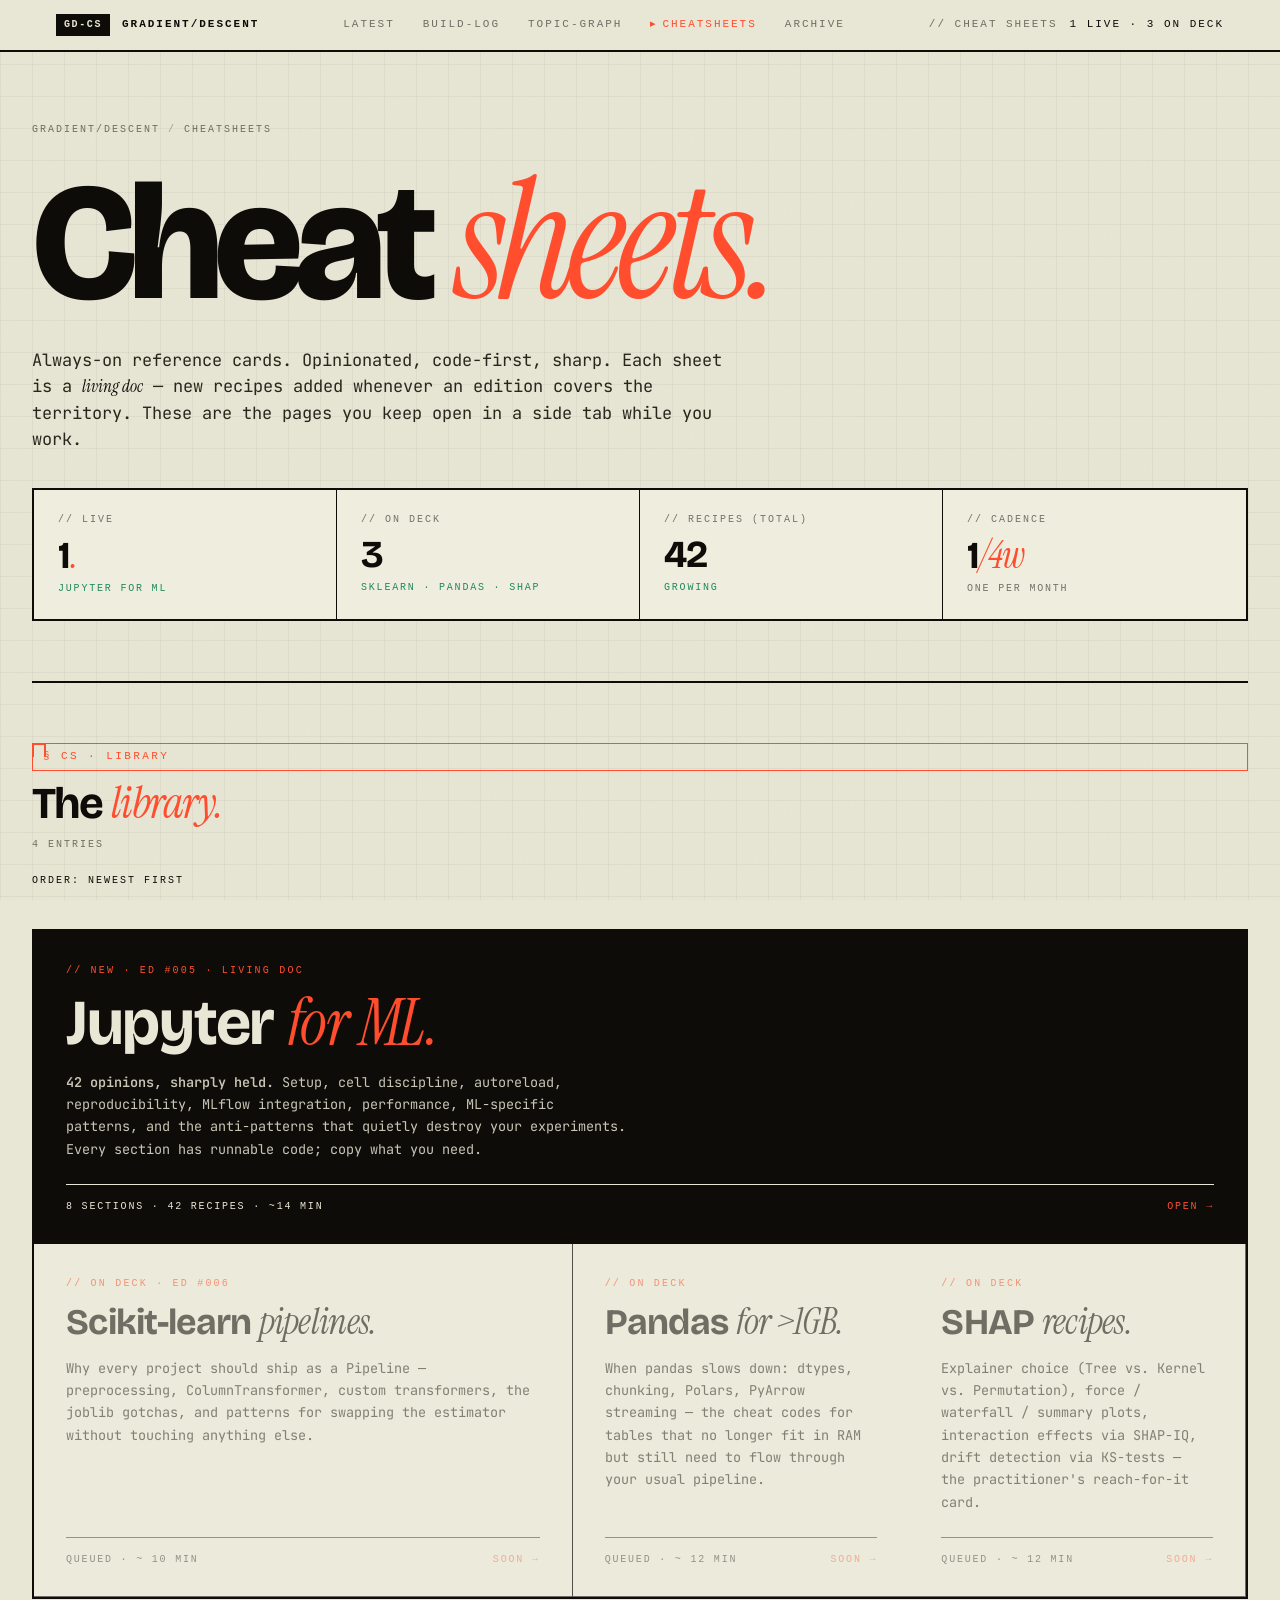
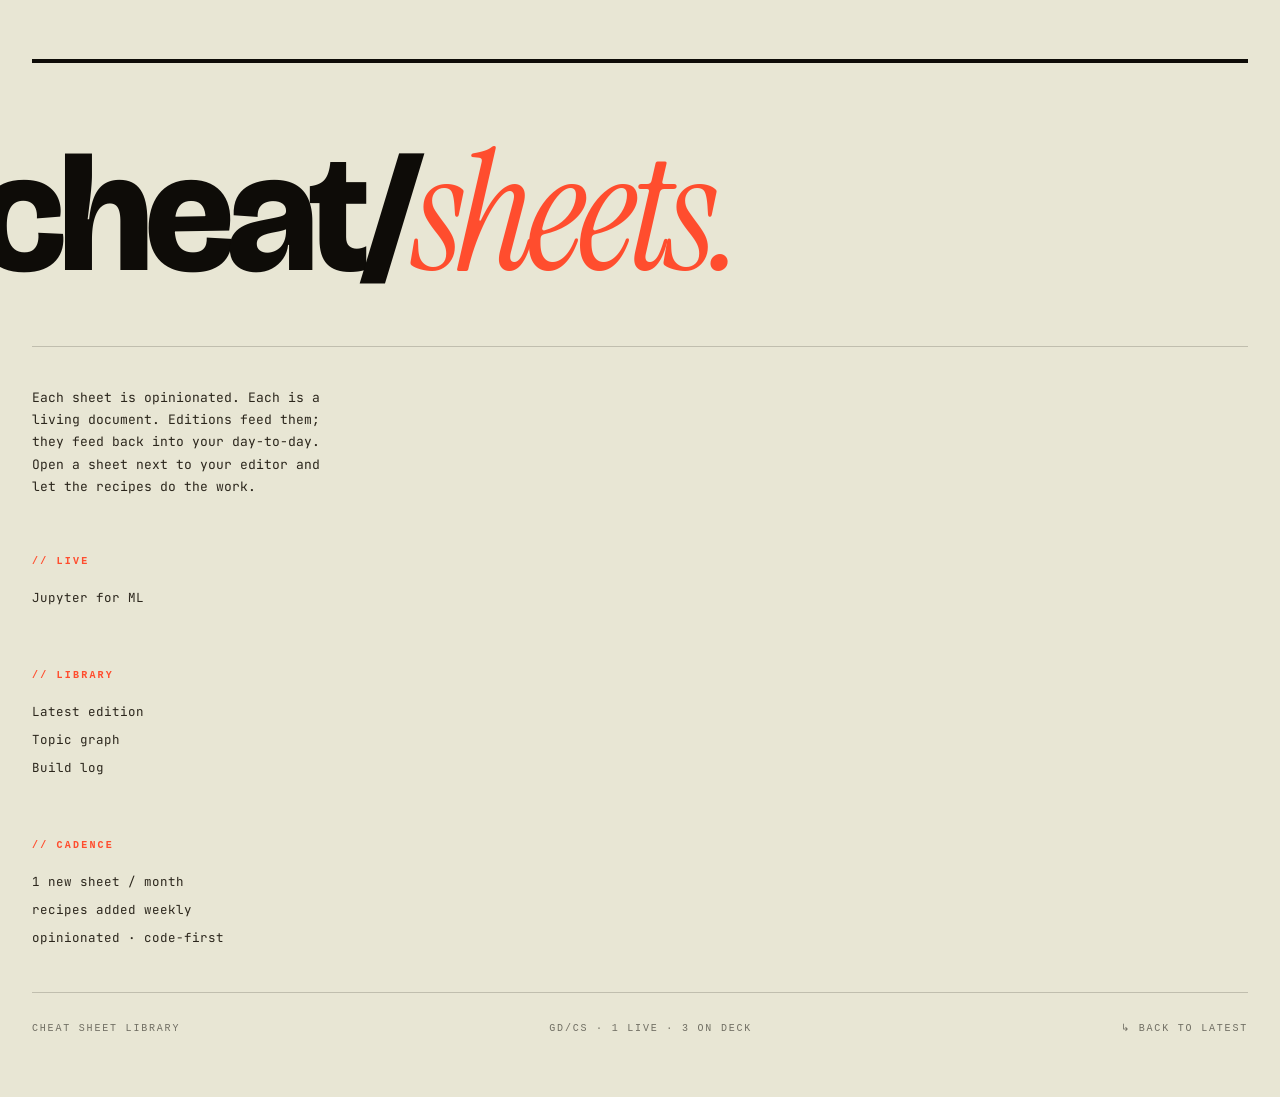
==== cheatsheets/index.html @ 81016380 "init: GRID knowledge site — Edition #005" ====
<!DOCTYPE html>
<html lang="en">
<head>
  <meta charset="UTF-8">
  <meta name="viewport" content="width=device-width, initial-scale=1.0">
  <title>Cheat Sheets — Gradient Descent</title>
  <link rel="preconnect" href="https://fonts.googleapis.com">
  <link rel="preconnect" href="https://fonts.gstatic.com" crossorigin>
  <link href="https://fonts.googleapis.com/css2?family=Bricolage+Grotesque:opsz,wght@12..96,400..800&family=JetBrains+Mono:wght@400;500;700&family=Departure+Mono&family=Instrument+Serif:ital@0;1&display=swap" rel="stylesheet">
  <link rel="stylesheet" href="../system.css">
  <style>
    .ix-hero { padding: 70px 0 60px; border-bottom: 2px solid var(--ink); }
    .ix-hero .crumbs { margin-bottom: 32px; }
    .ix-hero h1 {
      font-family: var(--display); font-weight: 800;
      font-size: clamp(96px, 13vw, 200px);
      line-height: 0.86; letter-spacing: -0.05em;
      margin-bottom: 32px;
    }
    .ix-hero h1 em { font-family: var(--serif); font-style: italic; font-weight: 300; color: var(--hot); }
    .ix-hero .deck {
      font-family: var(--mono); font-size: 17px; line-height: 1.55;
      color: var(--ink-2); max-width: 70ch; margin-bottom: 36px;
    }
    .ix-hero .deck em { font-family: var(--serif); font-style: italic; color: var(--ink); }

    .cs-card-grid {
      display: grid;
      grid-template-columns: 1.6fr 1fr 1fr;
      gap: 0;
      border: 2px solid var(--ink);
    }
    .cs-card-grid .row {
      display: contents;
    }
    .cs-card {
      padding: 32px 32px 28px;
      border-right: 1.5px solid var(--ink);
      border-bottom: 1.5px solid var(--ink);
      background: var(--paper-3);
      display: flex; flex-direction: column;
      transition: background 0.2s;
      color: inherit;
    }
    .cs-card:hover { background: var(--paper); }
    .cs-card:nth-child(3n) { border-right: 0; }
    .cs-card.featured { background: var(--ink); color: var(--paper); grid-column: span 3; border-right: 0; }
    .cs-card.featured:hover { background: #1a1610; }
    .cs-card.coming { opacity: 0.55; cursor: default; }
    .cs-card .ix {
      font-family: var(--depmono);
      font-size: 10px;
      letter-spacing: 0.22em;
      color: var(--hot);
      text-transform: uppercase;
      margin-bottom: 12px;
    }
    .cs-card h3 {
      font-family: var(--display);
      font-weight: 700;
      font-size: 36px;
      letter-spacing: -0.02em;
      line-height: 1;
      margin-bottom: 16px;
    }
    .cs-card.featured h3 { font-size: 64px; }
    .cs-card h3 em { font-family: var(--serif); font-style: italic; font-weight: 300; }
    .cs-card.featured h3 em { color: var(--hot); }
    .cs-card .blurb {
      font-family: var(--mono);
      font-size: 13.5px;
      line-height: 1.65;
      color: inherit;
      opacity: 0.85;
      margin-bottom: 24px;
      flex: 1;
      max-width: 70ch;
    }
    .cs-card .blurb strong { font-weight: 600; opacity: 1; }
    .cs-card .row {
      display: flex;
      justify-content: space-between;
      align-items: center;
      font-family: var(--depmono);
      font-size: 10px;
      letter-spacing: 0.18em;
      text-transform: uppercase;
      padding-top: 14px;
      border-top: 1px solid currentColor;
      opacity: 0.7;
    }
    .cs-card.featured .row { opacity: 1; }
    .cs-card .row .go { color: var(--hot); }
  </style>
</head>
<body>

  <nav class="top">
    <div class="nav-inner">
      <div class="nav-brand">
        <span class="hash">GD-CS</span>
        <a href="../index.html">GRADIENT/DESCENT</a>
      </div>
      <div class="nav-links">
        <a href="../index.html#latest">latest</a>
        <a href="../projects/index.html">build-log</a>
        <a href="../topics/index.html">topic-graph</a>
        <a href="index.html" class="active">cheatsheets</a>
        <a href="../index.html#archive">archive</a>
      </div>
      <div class="nav-meta">
        <span>// CHEAT SHEETS</span>
        <span style="color: var(--ink);">1 LIVE · 3 ON DECK</span>
      </div>
    </div>
  </nav>

  <main class="canvas">

    <section class="ix-hero">
      <div class="crumbs">
        <a href="../index.html">gradient/descent</a>
        <span class="sep">/</span>
        <span>cheatsheets</span>
      </div>

      <h1>Cheat <em>sheets.</em></h1>

      <p class="deck">Always-on reference cards. Opinionated, code-first, sharp. Each sheet is a <em>living doc</em> — new recipes added whenever an edition covers the territory. These are the pages you keep open in a side tab while you work.</p>

      <div class="kpi-row">
        <div class="kpi"><div class="lbl">// LIVE</div><div class="v">1<em>.</em></div><div class="delta">Jupyter for ML</div></div>
        <div class="kpi"><div class="lbl">// ON DECK</div><div class="v">3</div><div class="delta">sklearn · pandas · SHAP</div></div>
        <div class="kpi"><div class="lbl">// RECIPES (TOTAL)</div><div class="v">42</div><div class="delta">growing</div></div>
        <div class="kpi"><div class="lbl">// CADENCE</div><div class="v">1<em>/4w</em></div><div class="delta flat">one per month</div></div>
      </div>
    </section>

    <section class="panel">
      <span class="cmark"></span><span class="cmark tr"></span>
      <div class="panel-head">
        <span class="id">§ CS · LIBRARY</span>
        <h2>The <em>library.</em></h2>
        <span class="ts">4 ENTRIES</span>
        <span class="ref">ORDER: NEWEST FIRST</span>
      </div>

      <div class="cs-card-grid">

        <a class="cs-card featured" href="jupyter-ml.html">
          <div class="ix">// NEW · ED #005 · LIVING DOC</div>
          <h3>Jupyter <em>for ML.</em></h3>
          <p class="blurb"><strong>42 opinions, sharply held.</strong> Setup, cell discipline, autoreload, reproducibility, MLflow integration, performance, ML-specific patterns, and the anti-patterns that quietly destroy your experiments. Every section has runnable code; copy what you need.</p>
          <div class="row">
            <span>8 SECTIONS · 42 RECIPES · ~14 MIN</span>
            <span class="go">OPEN →</span>
          </div>
        </a>

        <div class="cs-card coming">
          <div class="ix">// ON DECK · ED #006</div>
          <h3>Scikit-learn <em>pipelines.</em></h3>
          <p class="blurb">Why every project should ship as a Pipeline — preprocessing, ColumnTransformer, custom transformers, the joblib gotchas, and patterns for swapping the estimator without touching anything else.</p>
          <div class="row"><span>QUEUED · ~ 10 MIN</span><span class="go">SOON →</span></div>
        </div>

        <div class="cs-card coming">
          <div class="ix">// ON DECK</div>
          <h3>Pandas <em>for &gt;1GB.</em></h3>
          <p class="blurb">When pandas slows down: dtypes, chunking, Polars, PyArrow streaming — the cheat codes for tables that no longer fit in RAM but still need to flow through your usual pipeline.</p>
          <div class="row"><span>QUEUED · ~ 12 MIN</span><span class="go">SOON →</span></div>
        </div>

        <div class="cs-card coming">
          <div class="ix">// ON DECK</div>
          <h3>SHAP <em>recipes.</em></h3>
          <p class="blurb">Explainer choice (Tree vs. Kernel vs. Permutation), force / waterfall / summary plots, interaction effects via SHAP-IQ, drift detection via KS-tests — the practitioner's reach-for-it card.</p>
          <div class="row"><span>QUEUED · ~ 12 MIN</span><span class="go">SOON →</span></div>
        </div>

      </div>
    </section>

    <footer class="foot">
      <div class="foot-marquee">cheat/<em>sheets.</em></div>
      <div class="foot-grid">
        <div class="foot-brand"><p>Each sheet is opinionated. Each is a living document. Editions feed them; they feed back into your day-to-day. Open a sheet next to your editor and let the recipes do the work.</p></div>
        <div class="foot-col"><h4>// Live</h4><ul><li><a href="jupyter-ml.html">Jupyter for ML</a></li></ul></div>
        <div class="foot-col"><h4>// Library</h4><ul><li><a href="../index.html">Latest edition</a></li><li><a href="../topics/index.html">Topic graph</a></li><li><a href="../projects/index.html">Build log</a></li></ul></div>
        <div class="foot-col"><h4>// Cadence</h4><ul><li>1 new sheet / month</li><li>recipes added weekly</li><li>opinionated · code-first</li></ul></div>
      </div>
      <div class="foot-bottom"><span>CHEAT SHEET LIBRARY</span><span>GD/CS · 1 LIVE · 3 ON DECK</span><a href="../index.html">↳ BACK TO LATEST</a></div>
    </footer>

  </main>
</body>
</html>
---- system.css ----
/* ────────────────────────────────────────────────────────────────────
   GRADIENT DESCENT — GRID SYSTEM
   Shared visual system for the weekly ML newsletter + adjacent pages.
   Every edition, topic page, project page, and cheatsheet links to this.
   ──────────────────────────────────────────────────────────────────── */

:root {
  --paper:        #e8e6d4;
  --paper-2:      #dedbc6;
  --paper-3:      #efedde;
  --ink:          #0e0c08;
  --ink-2:        #2b261c;
  --dim:          rgba(14,12,8,0.55);
  --dimmer:       rgba(14,12,8,0.30);
  --line:         rgba(14,12,8,0.18);
  --line-strong:  rgba(14,12,8,0.45);
  --hot:          #ff4d2e;
  --hot-deep:     #d63a1e;
  --blue:         #0050ff;
  --green:        #1f8a5b;
  --violet:       #6b4cd6;

  --display: 'Bricolage Grotesque', system-ui, sans-serif;
  --mono:    'JetBrains Mono', ui-monospace, monospace;
  --depmono: 'Departure Mono', ui-monospace, monospace;
  --serif:   'Instrument Serif', Georgia, serif;
}

* { margin: 0; padding: 0; box-sizing: border-box; }
html { scroll-behavior: smooth; }
body {
  background: var(--paper);
  color: var(--ink);
  font-family: var(--mono);
  font-size: 13px;
  line-height: 1.6;
  overflow-x: hidden;
  position: relative;
}
a { color: inherit; text-decoration: none; }
img { max-width: 100%; display: block; }

/* ── blueprint grid + paper noise (global) */
body::before {
  content: "";
  position: fixed;
  inset: 0;
  pointer-events: none;
  z-index: 0;
  background-image:
    linear-gradient(rgba(14,12,8,0.04) 1px, transparent 1px),
    linear-gradient(90deg, rgba(14,12,8,0.04) 1px, transparent 1px);
  background-size: 32px 32px;
}
body::after {
  content: "";
  position: fixed;
  inset: 0;
  pointer-events: none;
  z-index: 0;
  opacity: 0.35;
  mix-blend-mode: multiply;
  background-image: url("data:image/svg+xml,%3Csvg xmlns='http://www.w3.org/2000/svg' width='300' height='300'%3E%3Cfilter id='n'%3E%3CfeTurbulence type='fractalNoise' baseFrequency='0.85' numOctaves='2'/%3E%3CfeColorMatrix values='0 0 0 0 0.06 0 0 0 0 0.05 0 0 0 0 0.04 0 0 0 0.05 0'/%3E%3C/filter%3E%3Crect width='100%25' height='100%25' filter='url(%23n)'/%3E%3C/svg%3E");
}

main, header, nav, footer, section { position: relative; z-index: 1; }

/* ── outer canvas */
.canvas {
  max-width: 1680px;
  margin: 0 auto;
  padding: 0 56px;
  position: relative;
}

/* ── corner registration marks */
.cmark {
  position: absolute;
  width: 14px; height: 14px;
  pointer-events: none;
}
.cmark::before, .cmark::after {
  content: "";
  position: absolute;
  background: var(--hot);
}
.cmark::before { left: 0; top: 0; width: 100%; height: 2px; }
.cmark::after  { left: 0; top: 0; width: 2px; height: 100%; }
.cmark.tr::before { right: 0; left: auto; }
.cmark.tr::after  { right: 0; left: auto; }
.cmark.bl::before { bottom: 0; top: auto; }
.cmark.bl::after  { bottom: 0; top: auto; }
.cmark.br::before { right: 0; bottom: 0; top: auto; left: auto; }
.cmark.br::after  { right: 0; bottom: 0; top: auto; left: auto; }

/* ════════════════════ NAV ════════════════════ */
nav.top {
  border-bottom: 2px solid var(--ink);
  background: var(--paper);
  position: sticky;
  top: 0;
  z-index: 60;
}
.nav-inner {
  max-width: 1680px;
  margin: 0 auto;
  padding: 14px 56px;
  display: grid;
  grid-template-columns: auto 1fr auto;
  align-items: center;
  gap: 32px;
  font-family: var(--depmono);
  font-size: 11px;
  letter-spacing: 0.18em;
  text-transform: uppercase;
}
.nav-brand {
  display: flex; align-items: center; gap: 12px;
  font-weight: 700;
}
.nav-brand .hash {
  display: inline-block;
  padding: 3px 8px;
  background: var(--ink);
  color: var(--paper);
  font-size: 10px;
  letter-spacing: 0.16em;
}
.nav-brand a:hover { color: var(--hot); }
.nav-links {
  display: flex; justify-content: center; gap: 28px;
  color: var(--dim);
}
.nav-links a { transition: color 0.2s; position: relative; }
.nav-links a:hover, .nav-links a.active { color: var(--hot); }
.nav-links a.active::before {
  content: "▸"; margin-right: 4px; color: var(--hot);
}
.nav-meta {
  text-align: right;
  color: var(--dim);
  display: flex; align-items: center; gap: 12px;
  justify-content: flex-end;
}
.nav-meta .live {
  color: var(--hot);
  display: inline-flex; align-items: center; gap: 6px;
}
.nav-meta .live::before {
  content: "";
  width: 8px; height: 8px;
  background: var(--hot);
  animation: bpulse 1.4s linear infinite;
}
@keyframes bpulse { 0%,100% { opacity: 1; } 50% { opacity: 0.3; } }

/* ════════════════════ PAGE HEAD ════════════════════ */
.page-head {
  padding: 60px 0 0;
  border-bottom: 2px solid var(--ink);
}
.crumbs {
  display: flex; gap: 8px; align-items: center;
  font-family: var(--depmono);
  font-size: 10px;
  letter-spacing: 0.2em;
  text-transform: uppercase;
  color: var(--dim);
  margin-bottom: 28px;
}
.crumbs a:hover { color: var(--hot); }
.crumbs .sep { color: var(--dimmer); }

/* ════════════════════ META STRIP ════════════════════ */
.meta-row {
  display: grid;
  grid-template-columns: repeat(5, 1fr);
  gap: 24px;
  padding: 14px 56px;
  font-family: var(--depmono);
  font-size: 10.5px;
  letter-spacing: 0.18em;
  text-transform: uppercase;
  color: var(--dim);
  border-bottom: 1px solid var(--line);
  margin: 0 -56px;
}
.meta-row .cell strong {
  display: block;
  color: var(--ink);
  font-family: var(--mono);
  font-weight: 500;
  font-size: 13px;
  letter-spacing: 0.06em;
  margin-bottom: 4px;
  text-transform: none;
}
.meta-row .cell.hot strong { color: var(--hot); }
.meta-row .cell.blue strong { color: var(--blue); }

/* ════════════════════ PANEL ════════════════════ */
.panel {
  position: relative;
  padding: 60px 0;
  border-bottom: 2px solid var(--ink);
}
.panel-head {
  display: grid;
  grid-template-columns: auto 1fr auto auto;
  gap: 28px;
  align-items: end;
  margin-bottom: 32px;
}
.panel-head .id {
  font-family: var(--depmono);
  font-size: 11px;
  letter-spacing: 0.22em;
  text-transform: uppercase;
  color: var(--hot);
  padding: 4px 10px;
  border: 1px solid var(--hot);
}
.panel-head h2 {
  font-family: var(--display);
  font-weight: 700;
  font-size: 64px;
  letter-spacing: -0.035em;
  line-height: 0.95;
  text-wrap: balance;
}
.panel-head h2 em {
  font-family: var(--serif);
  font-style: italic;
  font-weight: 300;
  color: var(--hot);
}
.panel-head .ts,
.panel-head .ref {
  font-family: var(--depmono);
  font-size: 10px;
  letter-spacing: 0.2em;
  text-transform: uppercase;
  padding-bottom: 8px;
}
.panel-head .ts  { color: var(--dim); }
.panel-head .ref { color: var(--ink); }

/* ════════════════════ SECTION BLOCK ════════════════════ */
.secblock {
  position: relative;
  padding: 80px 0;
  border-bottom: 2px solid var(--ink);
}
.secblock:last-of-type { border-bottom: 0; }
.secblock-head {
  display: grid;
  grid-template-columns: 280px 1fr;
  gap: 56px;
  margin-bottom: 50px;
  padding-bottom: 18px;
  border-bottom: 1px solid var(--line);
  align-items: end;
}
.secblock-meta { padding-top: 8px; }
.secblock-meta .id {
  display: inline-block;
  font-family: var(--depmono);
  font-size: 11px;
  letter-spacing: 0.22em;
  text-transform: uppercase;
  padding: 4px 10px;
  background: var(--hot);
  color: var(--paper);
  margin-bottom: 14px;
}
.secblock-meta .id.blue { background: var(--blue); }
.secblock-meta .id.ink  { background: var(--ink); }
.secblock-meta .ref {
  font-family: var(--depmono);
  font-size: 10px;
  letter-spacing: 0.18em;
  text-transform: uppercase;
  color: var(--dim);
  margin-top: 8px;
}
.secblock h2 {
  font-family: var(--display);
  font-weight: 700;
  font-size: clamp(48px, 6.2vw, 96px);
  letter-spacing: -0.04em;
  line-height: 0.92;
  text-wrap: balance;
}
.secblock h2 em {
  font-family: var(--serif);
  font-style: italic;
  font-weight: 300;
  color: var(--hot);
}
.secblock-num-display {
  position: absolute;
  top: -40px; right: 0;
  font-family: var(--display);
  font-weight: 800;
  font-size: clamp(160px, 22vw, 360px);
  line-height: 1;
  letter-spacing: -0.05em;
  color: rgba(14,12,8,0.04);
  pointer-events: none;
  user-select: none;
  z-index: 0;
}

.secblock-topics {
  display: flex; gap: 8px; flex-wrap: wrap;
  margin-top: 16px;
}
.topic-chip {
  font-family: var(--depmono);
  font-size: 9.5px;
  letter-spacing: 0.18em;
  text-transform: uppercase;
  padding: 4px 9px;
  border: 1px solid var(--line-strong);
  color: var(--ink-2);
  cursor: pointer;
  transition: color 0.2s, border-color 0.2s, background 0.2s;
}
.topic-chip:hover, .topic-chip.on {
  color: var(--hot); border-color: var(--hot);
  background: rgba(255,77,46,0.06);
}

/* ════════════════════ BODY TEXT ════════════════════ */
.body p, .prose p {
  font-family: var(--mono);
  font-size: 14px;
  line-height: 1.75;
  color: var(--ink-2);
  margin-bottom: 18px;
  max-width: 64ch;
}
.body p strong, .prose p strong { color: var(--ink); font-weight: 700; }
.body p em, .prose p em {
  font-family: var(--serif);
  font-style: italic;
  color: var(--ink);
  font-size: 1.05em;
}
.prose h3 {
  font-family: var(--display);
  font-weight: 700;
  font-size: 28px;
  letter-spacing: -0.02em;
  line-height: 1.05;
  margin: 36px 0 14px;
  text-wrap: balance;
}
.prose h3 em {
  font-family: var(--serif);
  font-style: italic;
  font-weight: 300;
  color: var(--hot);
}
.prose h4 {
  font-family: var(--depmono);
  font-size: 11px;
  letter-spacing: 0.22em;
  text-transform: uppercase;
  color: var(--hot);
  margin: 24px 0 10px;
}
.prose ul {
  list-style: none;
  padding-left: 0;
  max-width: 60ch;
  margin-bottom: 22px;
}
.prose li {
  font-family: var(--mono);
  font-size: 13.5px;
  line-height: 1.7;
  color: var(--ink-2);
  padding-left: 22px;
  position: relative;
  margin-bottom: 6px;
}
.prose li::before {
  content: "▸";
  position: absolute; left: 0;
  color: var(--hot);
  font-size: 12px;
}
.prose li strong { color: var(--ink); }
code.inline {
  font-family: var(--mono);
  font-size: 0.94em;
  padding: 1px 6px;
  background: var(--ink);
  color: var(--paper);
  border-radius: 0;
  white-space: nowrap;
}
.body a, .prose a {
  text-decoration: underline;
  text-decoration-color: var(--line-strong);
  text-underline-offset: 3px;
  transition: text-decoration-color 0.2s, color 0.2s;
}
.body a:hover, .prose a:hover { color: var(--hot); text-decoration-color: var(--hot); }

/* ════════════════════ TWO-COL ════════════════════ */
.twocol {
  display: grid;
  grid-template-columns: 5fr 7fr;
  gap: 56px;
  align-items: start;
}
.twocol.even { grid-template-columns: 1fr 1fr; }
.twocol.reverse { grid-template-columns: 7fr 5fr; }

/* ════════════════════ CODE BLOCK ════════════════════ */
.code {
  background: var(--ink);
  color: var(--paper);
  border: 2px solid var(--ink);
  position: relative;
}
.code-head {
  display: flex;
  justify-content: space-between;
  align-items: center;
  padding: 10px 18px;
  background: var(--paper);
  color: var(--ink);
  border-bottom: 2px solid var(--ink);
}
.code-head .lang {
  font-family: var(--depmono);
  font-size: 10px;
  letter-spacing: 0.22em;
  text-transform: uppercase;
}
.code-head .id {
  font-family: var(--depmono);
  font-size: 10px;
  letter-spacing: 0.18em;
  color: var(--hot);
  text-transform: uppercase;
}
.code pre {
  padding: 20px 22px;
  font-family: var(--mono);
  font-size: 12.5px;
  line-height: 1.75;
  color: var(--paper);
  overflow-x: auto;
}
.code pre .k { color: #ffb88f; }
.code pre .s { color: #b8e0ff; }
.code pre .c { color: rgba(232,230,212,0.45); font-style: italic; }
.code pre .n { color: #f2c462; }
.code pre .f { color: #ffd699; }

/* ════════════════════ BUILD LOG TABLE ════════════════════ */
.buildlog {
  border: 2px solid var(--ink);
  background: var(--paper-3);
  position: relative;
}
.buildlog-head {
  display: grid;
  grid-template-columns: 60px 2.2fr 1.4fr 100px 1fr 1.2fr 110px;
  padding: 10px 20px;
  background: var(--ink);
  color: var(--paper);
  font-family: var(--depmono);
  font-size: 10px;
  letter-spacing: 0.2em;
  text-transform: uppercase;
}
.buildlog-row {
  display: grid;
  grid-template-columns: 60px 2.2fr 1.4fr 100px 1fr 1.2fr 110px;
  padding: 18px 20px;
  border-bottom: 1px solid var(--line);
  align-items: center;
  transition: background 0.2s;
  cursor: pointer;
  color: inherit;
}
.buildlog-row:last-child { border-bottom: 0; }
.buildlog-row:hover { background: var(--paper-2); }
.buildlog-row .idx {
  font-family: var(--depmono);
  font-size: 10px;
  letter-spacing: 0.18em;
  color: var(--dim);
}
.buildlog-row .name {
  font-family: var(--display);
  font-weight: 600;
  font-size: 22px;
  letter-spacing: -0.01em;
  line-height: 1.05;
}
.buildlog-row .name em {
  font-family: var(--serif);
  font-style: italic;
  font-weight: 300;
}
.buildlog-row .next-line {
  font-family: var(--mono);
  font-size: 12px;
  color: var(--ink-2);
  line-height: 1.4;
}
.buildlog-row .next-line b { color: var(--hot); font-weight: 500; }
.buildlog-row .status {
  font-family: var(--depmono);
  font-size: 10px;
  letter-spacing: 0.18em;
  text-transform: uppercase;
  padding: 3px 8px;
  border: 1px solid currentColor;
  justify-self: start;
}
.buildlog-row .status.training   { color: var(--blue); }
.buildlog-row .status.experiment { color: var(--hot); }
.buildlog-row .status.evaluating { color: var(--ink); background: var(--paper); }
.buildlog-row .status.shipped    { color: var(--green); }
.buildlog-row .barwrap {
  display: flex; align-items: center; gap: 10px;
  font-family: var(--depmono);
  font-size: 10px;
  letter-spacing: 0.16em;
  color: var(--dim);
}
.buildlog-row .barwrap .bar {
  flex: 1;
  height: 4px;
  background: var(--line);
  position: relative;
}
.buildlog-row .barwrap .bar i {
  position: absolute;
  left: 0; top: 0; bottom: 0;
  background: var(--hot);
}
.buildlog-row .metrics {
  font-family: var(--mono);
  font-size: 12px;
  color: var(--ink);
}
.buildlog-row .metrics span { color: var(--dim); }
.buildlog-row .touch {
  font-family: var(--depmono);
  font-size: 10px;
  letter-spacing: 0.16em;
  color: var(--dim);
  text-transform: uppercase;
  text-align: right;
}

/* ════════════════════ TOPIC GRID ════════════════════ */
.topic-grid {
  display: grid;
  grid-template-columns: repeat(6, 1fr);
  gap: 16px;
}
.topic-cell {
  position: relative;
  padding: 24px 20px 20px;
  border: 1.5px solid var(--ink);
  background: var(--paper-3);
  cursor: pointer;
  transition: transform 0.3s cubic-bezier(.2,.7,.2,1), background 0.2s, box-shadow 0.2s;
  color: inherit;
  display: flex;
  flex-direction: column;
}
.topic-cell:hover {
  transform: translate(-2px, -2px);
  background: var(--paper);
  box-shadow: 4px 4px 0 var(--ink);
}
.topic-cell.current {
  background: var(--ink);
  color: var(--paper);
}
.topic-cell.current h3 { color: var(--hot); }
.topic-cell .num {
  font-family: var(--depmono);
  font-size: 10px;
  letter-spacing: 0.18em;
  text-transform: uppercase;
  color: var(--hot);
  margin-bottom: 8px;
}
.topic-cell h3 {
  font-family: var(--display);
  font-weight: 600;
  font-size: 26px;
  letter-spacing: -0.015em;
  line-height: 1;
  margin-bottom: 16px;
}
.topic-cell .meta {
  display: flex; justify-content: space-between;
  font-family: var(--depmono);
  font-size: 9.5px;
  letter-spacing: 0.16em;
  color: currentColor;
  opacity: 0.6;
  text-transform: uppercase;
  padding-top: 12px;
  border-top: 1px solid currentColor;
  margin-top: auto;
}
.topic-cell.current .meta { opacity: 0.7; }

/* ════════════════════ ARCHIVE STRIP ════════════════════ */
.arch-strip {
  display: grid;
  grid-template-columns: repeat(5, 1fr);
  gap: 0;
  border: 2px solid var(--ink);
}
.arch {
  padding: 24px 22px 20px;
  border-right: 1.5px solid var(--ink);
  background: var(--paper-3);
  cursor: pointer;
  transition: background 0.2s;
  color: inherit;
  display: block;
}
.arch:last-child { border-right: 0; }
.arch:hover { background: var(--paper); }
.arch.current { background: var(--ink); color: var(--paper); }
.arch .num {
  font-family: var(--display);
  font-weight: 800;
  font-size: 54px;
  letter-spacing: -0.04em;
  line-height: 0.9;
  color: var(--ink);
}
.arch.current .num { color: var(--hot); }
.arch .date {
  font-family: var(--depmono);
  font-size: 9.5px;
  letter-spacing: 0.18em;
  color: var(--dim);
  text-transform: uppercase;
  margin: 8px 0 6px;
}
.arch.current .date { color: rgba(232,230,212,0.55); }
.arch .title {
  font-family: var(--display);
  font-weight: 600;
  font-size: 18px;
  letter-spacing: -0.005em;
  line-height: 1.1;
  margin-bottom: 12px;
}
.arch.current .title em { font-family: var(--serif); font-style: italic; color: var(--hot); }
.arch .topics { display: flex; gap: 4px; flex-wrap: wrap; }
.arch .topics span {
  font-family: var(--depmono);
  font-size: 9px;
  letter-spacing: 0.14em;
  padding: 2px 6px;
  border: 1px solid currentColor;
  color: var(--dim);
  text-transform: uppercase;
}
.arch.current .topics span { color: rgba(232,230,212,0.7); }

/* ════════════════════ FOOTER ════════════════════ */
footer.foot {
  padding: 80px 0 60px;
  border-top: 2px solid var(--ink);
}
.foot-marquee {
  font-family: var(--display);
  font-weight: 800;
  font-size: clamp(80px, 13vw, 200px);
  letter-spacing: -0.045em;
  line-height: 0.85;
  margin: 0 -120px 60px -56px;
  color: var(--ink);
  white-space: nowrap;
}
.foot-marquee em {
  font-family: var(--serif);
  font-style: italic;
  font-weight: 300;
  color: var(--hot);
}
.foot-grid {
  display: grid;
  grid-template-columns: 2fr 1fr 1fr 1fr;
  gap: 56px;
  padding-top: 40px;
  border-top: 1px solid var(--line);
}
.foot-col h4 {
  font-family: var(--depmono);
  font-size: 10px;
  letter-spacing: 0.22em;
  text-transform: uppercase;
  color: var(--hot);
  margin-bottom: 14px;
}
.foot-col ul { list-style: none; }
.foot-col li {
  font-family: var(--mono);
  font-size: 12.5px;
  color: var(--ink-2);
  padding: 4px 0;
  cursor: pointer;
  transition: color 0.2s;
}
.foot-col li a:hover, .foot-col li:hover { color: var(--hot); }
.foot-brand p {
  font-family: var(--mono);
  font-size: 13px;
  line-height: 1.7;
  color: var(--ink-2);
  max-width: 38ch;
}
.foot-bottom {
  display: flex; justify-content: space-between;
  padding-top: 28px;
  margin-top: 40px;
  border-top: 1px solid var(--line);
  font-family: var(--depmono);
  font-size: 10px;
  letter-spacing: 0.18em;
  text-transform: uppercase;
  color: var(--dim);
}
.foot-bottom a:hover { color: var(--hot); }

/* ════════════════════ AGENT META STRIP ════════════════════ */
.agent-meta-strip {
  display: inline-flex;
  align-items: center;
  gap: 0;
  margin-bottom: 28px;
  border: 1px solid var(--ink);
}
.agent-meta-strip span {
  padding: 6px 12px;
  font-family: var(--depmono);
  font-size: 10px;
  letter-spacing: 0.22em;
  text-transform: uppercase;
  border-right: 1px solid var(--ink);
}
.agent-meta-strip span:last-child { border-right: 0; }
.agent-meta-strip span.hot { background: var(--hot); color: var(--paper); }
.agent-meta-strip span.ink { background: var(--ink); color: var(--paper); }
.agent-meta-strip span.blue { background: var(--blue); color: var(--paper); }

/* ════════════════════ CALLOUTS ════════════════════ */
.next-up {
  margin-top: 32px;
  border: 2px dashed var(--ink);
  padding: 20px 24px;
  font-family: var(--mono);
  font-size: 13px;
  color: var(--ink-2);
  line-height: 1.6;
}
.next-up .lbl {
  display: block;
  font-family: var(--depmono);
  font-size: 10px;
  letter-spacing: 0.22em;
  text-transform: uppercase;
  color: var(--hot);
  margin-bottom: 8px;
}

.callout {
  padding: 18px 22px;
  border-left: 4px solid var(--hot);
  background: rgba(255,77,46,0.06);
  font-family: var(--mono);
  font-size: 13px;
  line-height: 1.65;
  color: var(--ink-2);
  margin: 20px 0;
}
.callout strong { color: var(--ink); }
.callout .lbl {
  display: block;
  font-family: var(--depmono);
  font-size: 10px;
  letter-spacing: 0.22em;
  text-transform: uppercase;
  color: var(--hot);
  margin-bottom: 6px;
}
.callout.blue { border-left-color: var(--blue); background: rgba(0,80,255,0.05); }
.callout.blue .lbl { color: var(--blue); }
.callout.ink {
  background: var(--ink);
  color: rgba(232,230,212,0.88);
  border-left-color: var(--hot);
}
.callout.ink strong { color: var(--paper); }
.callout.ink .lbl { color: var(--hot); }
.callout.ink code.inline {
  background: var(--paper);
  color: var(--ink);
}

/* ════════════════════ TAG / PILL ════════════════════ */
.dm-tag {
  display: inline-block;
  font-family: var(--depmono);
  font-size: 9.5px;
  letter-spacing: 0.18em;
  text-transform: uppercase;
  padding: 3px 8px;
  border: 1px solid var(--line-strong);
  color: var(--ink-2);
}
.dm-tag.hot { color: var(--hot); border-color: var(--hot); background: rgba(255,77,46,0.06); }
.dm-tag.blue { color: var(--blue); border-color: var(--blue); background: rgba(0,80,255,0.04); }
.dm-tag.ink { background: var(--ink); color: var(--paper); border-color: var(--ink); }
.dm-tag.solid-hot { background: var(--hot); color: var(--paper); border-color: var(--hot); }

/* ════════════════════ KPI ROW ════════════════════ */
.kpi-row {
  display: grid;
  grid-template-columns: repeat(auto-fit, minmax(180px, 1fr));
  gap: 0;
  border: 2px solid var(--ink);
  background: var(--paper-3);
}
.kpi {
  padding: 22px 24px;
  border-right: 1.5px solid var(--ink);
}
.kpi:last-child { border-right: 0; }
.kpi .lbl {
  font-family: var(--depmono);
  font-size: 10px;
  letter-spacing: 0.2em;
  text-transform: uppercase;
  color: var(--dim);
  margin-bottom: 8px;
}
.kpi .v {
  font-family: var(--display);
  font-weight: 700;
  font-size: 38px;
  letter-spacing: -0.025em;
  line-height: 1;
  color: var(--ink);
}
.kpi .v em {
  font-family: var(--serif);
  font-style: italic;
  font-weight: 300;
  color: var(--hot);
}
.kpi .delta {
  font-family: var(--depmono);
  font-size: 10px;
  letter-spacing: 0.18em;
  text-transform: uppercase;
  color: var(--green);
  margin-top: 6px;
}
.kpi .delta.down { color: var(--hot); }
.kpi .delta.flat { color: var(--dim); }

/* ════════════════════ REVEAL ════════════════════ */
.reveal {
  opacity: 0;
  transform: translateY(20px);
  transition: opacity 0.7s ease, transform 0.7s cubic-bezier(.2,.7,.2,1);
}
.reveal.in { opacity: 1; transform: translateY(0); }

/* ════════════════════ RESPONSIVE ════════════════════ */
@media (max-width: 1280px) {
  .canvas { padding: 0 32px; }
  .topic-grid { grid-template-columns: repeat(3, 1fr); }
  .twocol, .twocol.even, .twocol.reverse { grid-template-columns: 1fr; }
  .secblock-head { grid-template-columns: 1fr; gap: 20px; }
  .buildlog-head, .buildlog-row { grid-template-columns: 60px 1fr 1fr; font-size: 10px; }
  .buildlog-row .status, .buildlog-row .next-line, .buildlog-row .barwrap, .buildlog-row .touch { display: none; }
  .buildlog-head > *:nth-child(n+4) { display: none; }
  .meta-row { grid-template-columns: repeat(2, 1fr); }
  .arch-strip { grid-template-columns: 1fr 1fr; }
  .foot-grid { grid-template-columns: 1fr; }
  .panel-head { grid-template-columns: 1fr; gap: 12px; }
  .panel-head h2 { font-size: 44px; }
}
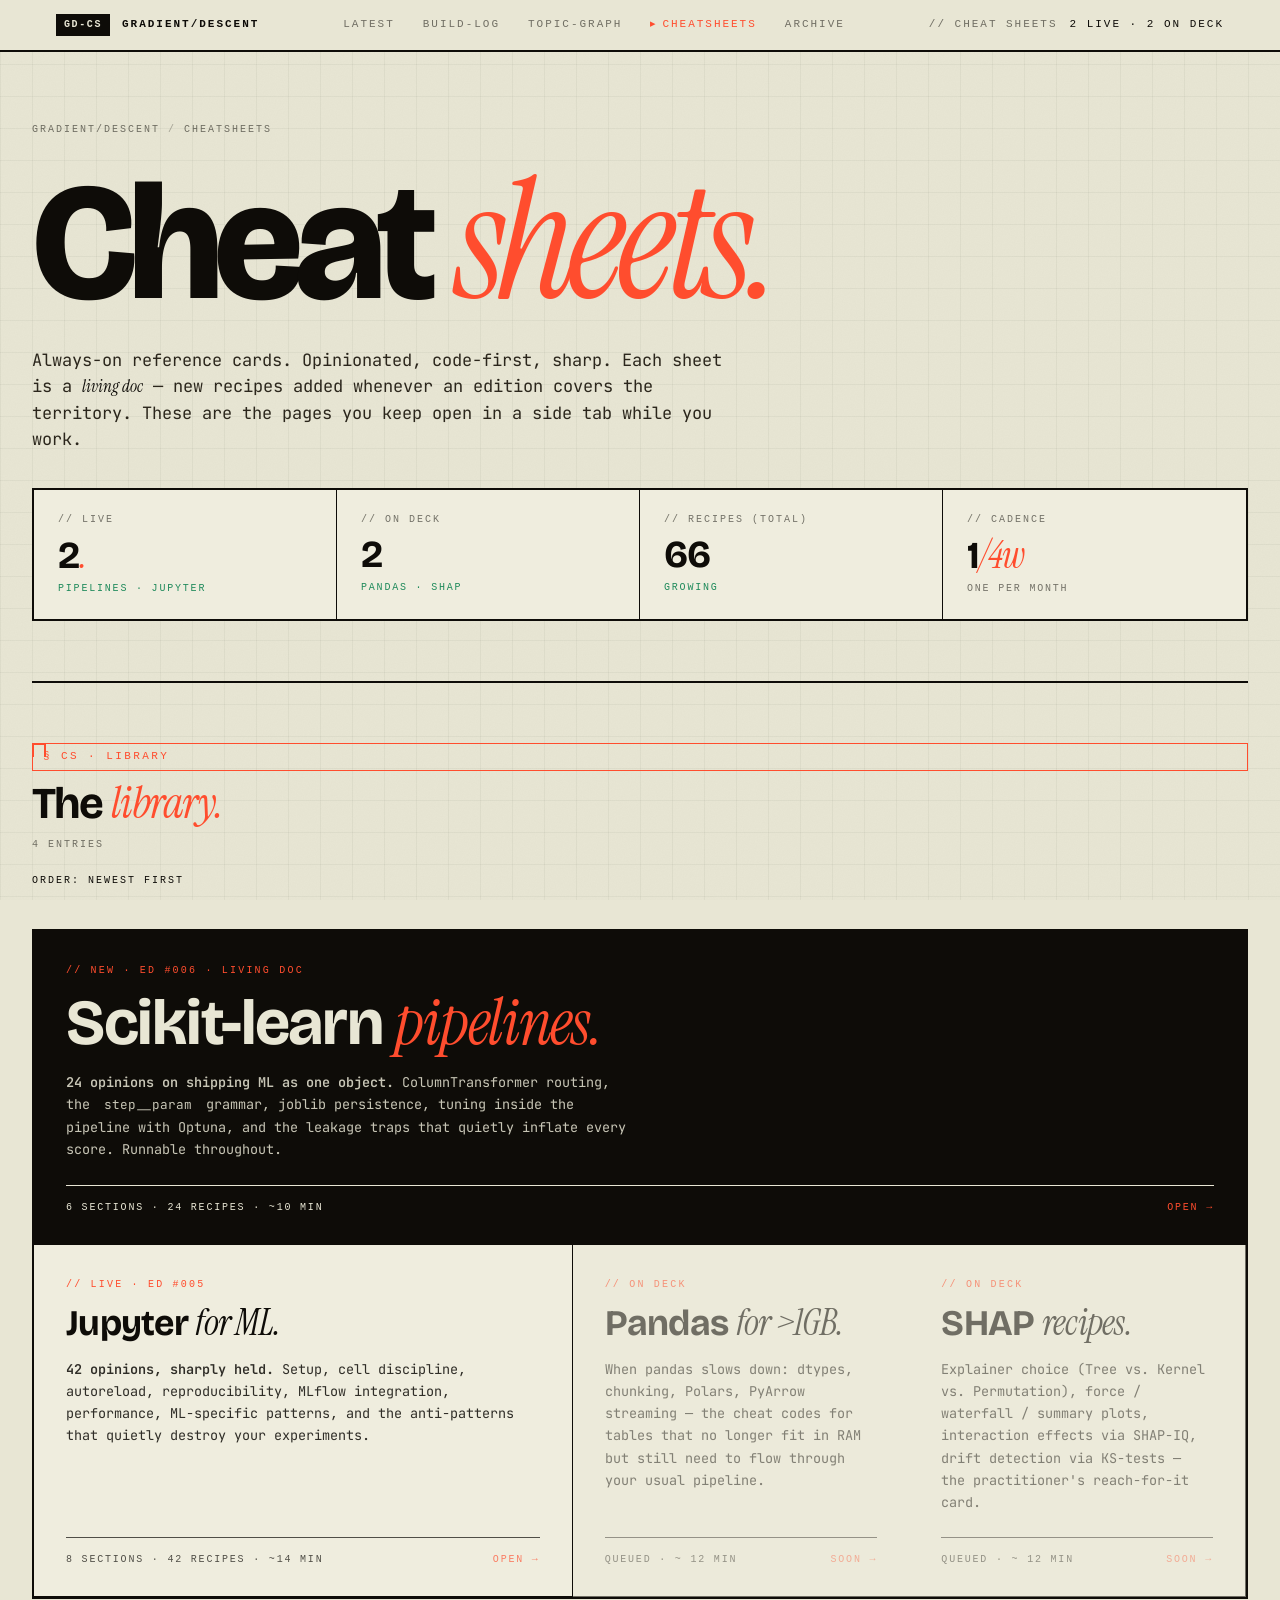
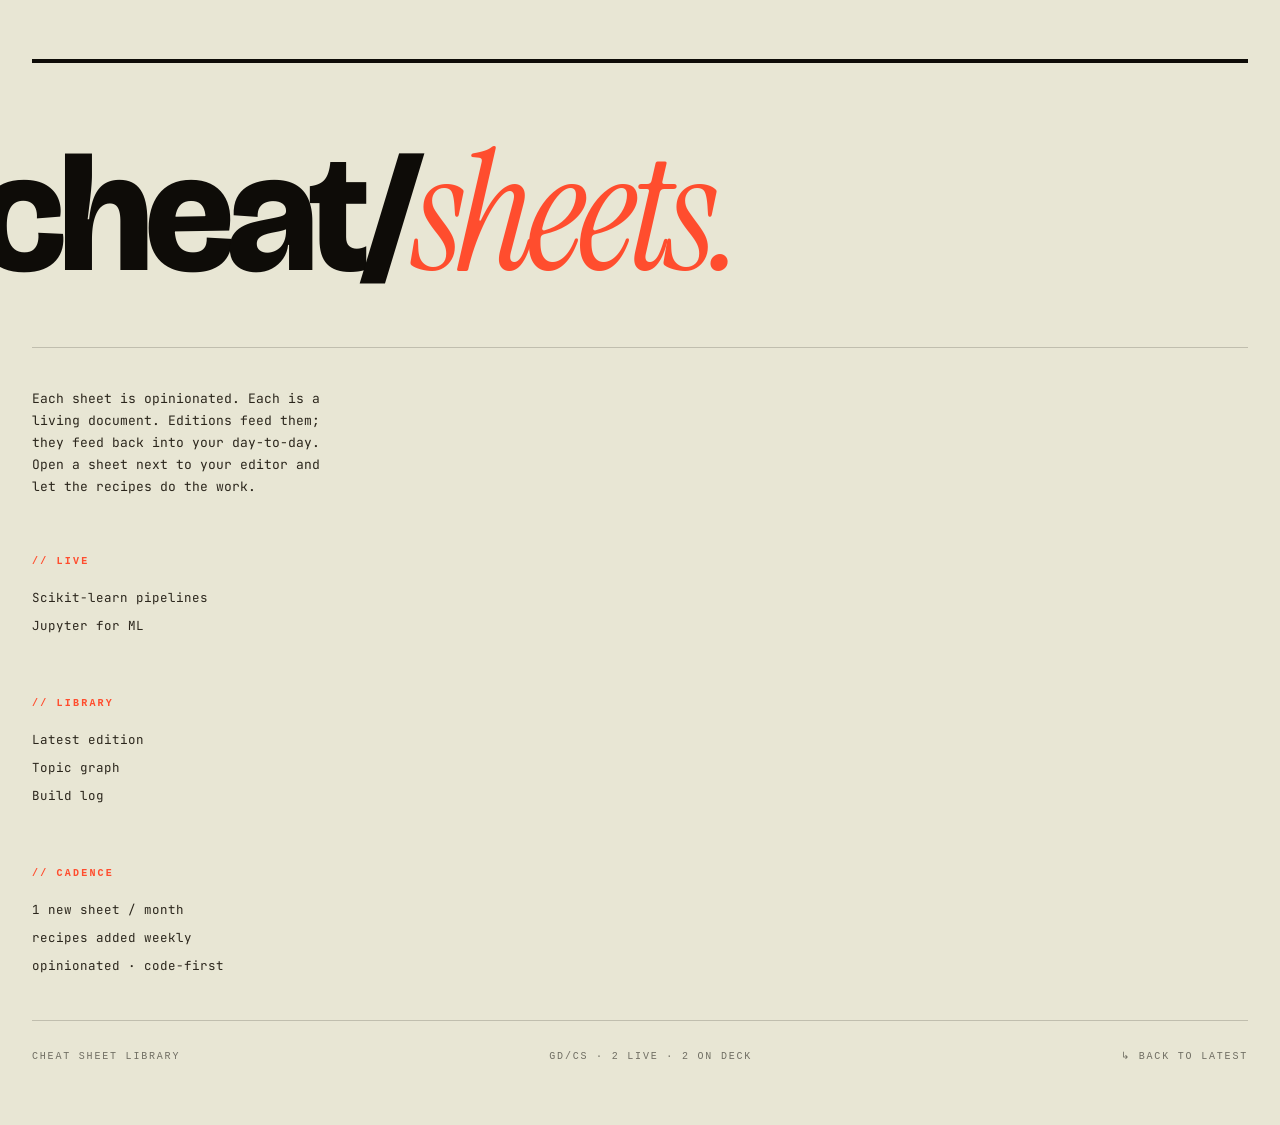
==== commit 4a8c44eb: "Edition #006 — COMPOSITE Pipelines + ColumnTransformer spine, Optuna icebreaker, prompt-chaining age" ====
--- a/cheatsheets/index.html
+++ b/cheatsheets/index.html
@@ -91,6 +91,20 @@
     }
     .cs-card.featured .row { opacity: 1; }
     .cs-card .row .go { color: var(--hot); }
+  
+    @media (max-width: 720px) {
+      .ix-hero { padding: 36px 0 40px; }
+      .ix-hero h1 { font-size: clamp(56px, 17vw, 88px); margin-bottom: 22px; line-height: 0.88; }
+      .ix-hero .deck { font-size: 14px; margin-bottom: 26px; }
+
+      .cs-card-grid { grid-template-columns: 1fr; }
+      .cs-card { border-right: 0; border-bottom: 1.5px solid var(--ink); padding: 22px 20px; }
+      .cs-card:last-child { border-bottom: 0; }
+      .cs-card.featured { grid-column: auto; }
+      .cs-card h3 { font-size: 28px; }
+      .cs-card.featured h3 { font-size: 40px; }
+      .cs-card .blurb { font-size: 12.5px; margin-bottom: 14px; }
+    }
   </style>
 </head>
 <body>
@@ -110,7 +124,7 @@
       </div>
       <div class="nav-meta">
         <span>// CHEAT SHEETS</span>
-        <span style="color: var(--ink);">1 LIVE · 3 ON DECK</span>
+        <span style="color: var(--ink);">2 LIVE · 2 ON DECK</span>
       </div>
     </div>
   </nav>
@@ -129,9 +143,9 @@
       <p class="deck">Always-on reference cards. Opinionated, code-first, sharp. Each sheet is a <em>living doc</em> — new recipes added whenever an edition covers the territory. These are the pages you keep open in a side tab while you work.</p>
 
       <div class="kpi-row">
-        <div class="kpi"><div class="lbl">// LIVE</div><div class="v">1<em>.</em></div><div class="delta">Jupyter for ML</div></div>
-        <div class="kpi"><div class="lbl">// ON DECK</div><div class="v">3</div><div class="delta">sklearn · pandas · SHAP</div></div>
-        <div class="kpi"><div class="lbl">// RECIPES (TOTAL)</div><div class="v">42</div><div class="delta">growing</div></div>
+        <div class="kpi"><div class="lbl">// LIVE</div><div class="v">2<em>.</em></div><div class="delta">pipelines · jupyter</div></div>
+        <div class="kpi"><div class="lbl">// ON DECK</div><div class="v">2</div><div class="delta">pandas · SHAP</div></div>
+        <div class="kpi"><div class="lbl">// RECIPES (TOTAL)</div><div class="v">66</div><div class="delta">growing</div></div>
         <div class="kpi"><div class="lbl">// CADENCE</div><div class="v">1<em>/4w</em></div><div class="delta flat">one per month</div></div>
       </div>
     </section>
@@ -147,22 +161,22 @@
 
       <div class="cs-card-grid">
 
-        <a class="cs-card featured" href="jupyter-ml.html">
-          <div class="ix">// NEW · ED #005 · LIVING DOC</div>
-          <h3>Jupyter <em>for ML.</em></h3>
-          <p class="blurb"><strong>42 opinions, sharply held.</strong> Setup, cell discipline, autoreload, reproducibility, MLflow integration, performance, ML-specific patterns, and the anti-patterns that quietly destroy your experiments. Every section has runnable code; copy what you need.</p>
+        <a class="cs-card featured" href="sklearn-pipelines.html">
+          <div class="ix">// NEW · ED #006 · LIVING DOC</div>
+          <h3>Scikit-learn <em>pipelines.</em></h3>
+          <p class="blurb"><strong>24 opinions on shipping ML as one object.</strong> ColumnTransformer routing, the <code class="inline">step__param</code> grammar, joblib persistence, tuning inside the pipeline with Optuna, and the leakage traps that quietly inflate every score. Runnable throughout.</p>
           <div class="row">
-            <span>8 SECTIONS · 42 RECIPES · ~14 MIN</span>
+            <span>6 SECTIONS · 24 RECIPES · ~10 MIN</span>
             <span class="go">OPEN →</span>
           </div>
         </a>
 
-        <div class="cs-card coming">
-          <div class="ix">// ON DECK · ED #006</div>
-          <h3>Scikit-learn <em>pipelines.</em></h3>
-          <p class="blurb">Why every project should ship as a Pipeline — preprocessing, ColumnTransformer, custom transformers, the joblib gotchas, and patterns for swapping the estimator without touching anything else.</p>
-          <div class="row"><span>QUEUED · ~ 10 MIN</span><span class="go">SOON →</span></div>
-        </div>
+        <a class="cs-card" href="jupyter-ml.html">
+          <div class="ix">// LIVE · ED #005</div>
+          <h3>Jupyter <em>for ML.</em></h3>
+          <p class="blurb"><strong>42 opinions, sharply held.</strong> Setup, cell discipline, autoreload, reproducibility, MLflow integration, performance, ML-specific patterns, and the anti-patterns that quietly destroy your experiments.</p>
+          <div class="row"><span>8 SECTIONS · 42 RECIPES · ~14 MIN</span><span class="go">OPEN →</span></div>
+        </a>
 
         <div class="cs-card coming">
           <div class="ix">// ON DECK</div>
@@ -185,11 +199,11 @@
       <div class="foot-marquee">cheat/<em>sheets.</em></div>
       <div class="foot-grid">
         <div class="foot-brand"><p>Each sheet is opinionated. Each is a living document. Editions feed them; they feed back into your day-to-day. Open a sheet next to your editor and let the recipes do the work.</p></div>
-        <div class="foot-col"><h4>// Live</h4><ul><li><a href="jupyter-ml.html">Jupyter for ML</a></li></ul></div>
+        <div class="foot-col"><h4>// Live</h4><ul><li><a href="sklearn-pipelines.html">Scikit-learn pipelines</a></li><li><a href="jupyter-ml.html">Jupyter for ML</a></li></ul></div>
         <div class="foot-col"><h4>// Library</h4><ul><li><a href="../index.html">Latest edition</a></li><li><a href="../topics/index.html">Topic graph</a></li><li><a href="../projects/index.html">Build log</a></li></ul></div>
         <div class="foot-col"><h4>// Cadence</h4><ul><li>1 new sheet / month</li><li>recipes added weekly</li><li>opinionated · code-first</li></ul></div>
       </div>
-      <div class="foot-bottom"><span>CHEAT SHEET LIBRARY</span><span>GD/CS · 1 LIVE · 3 ON DECK</span><a href="../index.html">↳ BACK TO LATEST</a></div>
+      <div class="foot-bottom"><span>CHEAT SHEET LIBRARY</span><span>GD/CS · 2 LIVE · 2 ON DECK</span><a href="../index.html">↳ BACK TO LATEST</a></div>
     </footer>
 
   </main>
--- a/system.css
+++ b/system.css
@@ -903,3 +903,168 @@
   .panel-head { grid-template-columns: 1fr; gap: 12px; }
   .panel-head h2 { font-size: 44px; }
 }
+
+/* ── MOBILE — phones, narrow tablets in portrait */
+@media (max-width: 720px) {
+  body { font-size: 12.5px; }
+  body::before { background-size: 24px 24px; }
+  .canvas { padding: 0 16px; }
+
+  /* ── NAV: stack brand/meta and horizontally scroll the section links */
+  nav.top { border-bottom-width: 1.5px; }
+  .nav-inner {
+    grid-template-columns: 1fr;
+    gap: 10px;
+    padding: 12px 16px;
+  }
+  .nav-brand { font-size: 10.5px; gap: 10px; }
+  .nav-brand .hash { font-size: 9px; padding: 2px 7px; }
+  .nav-links {
+    justify-content: flex-start;
+    gap: 20px;
+    overflow-x: auto;
+    -webkit-overflow-scrolling: touch;
+    scrollbar-width: none;
+    padding-bottom: 2px;
+    font-size: 10px;
+  }
+  .nav-links::-webkit-scrollbar { display: none; }
+  .nav-links a { white-space: nowrap; }
+  .nav-meta {
+    justify-content: flex-start;
+    flex-wrap: wrap;
+    text-align: left;
+    gap: 10px;
+    font-size: 9.5px;
+  }
+
+  /* ── PANELS / SECTIONS */
+  .panel { padding: 40px 0; }
+  .panel-head h2 { font-size: 32px; letter-spacing: -0.03em; }
+  .panel-head .id { font-size: 10px; padding: 3px 8px; }
+  .panel-head .ts, .panel-head .ref { font-size: 9.5px; padding-bottom: 0; }
+
+  .secblock { padding: 50px 0; }
+  .secblock-head { gap: 14px; margin-bottom: 32px; }
+  .secblock h2 { font-size: 36px; letter-spacing: -0.03em; }
+  .secblock-meta .id { font-size: 10px; padding: 3px 8px; }
+  .secblock-num-display { font-size: 140px; top: -20px; opacity: 0.5; }
+
+  /* ── META ROW */
+  .meta-row {
+    grid-template-columns: 1fr 1fr;
+    gap: 10px 16px;
+    padding: 12px 16px;
+    margin: 0 -16px;
+    font-size: 9px;
+  }
+  .meta-row .cell strong { font-size: 11px; }
+
+  /* ── BUILDLOG → vertical card per row */
+  .buildlog-head { display: none; }
+  .buildlog-row {
+    display: grid;
+    grid-template-columns: 50px 1fr auto;
+    grid-template-areas:
+      "idx name name"
+      "next next next"
+      "status status touch";
+    gap: 6px 10px;
+    padding: 16px 18px;
+    font-size: 11px;
+  }
+  .buildlog-row .idx { grid-area: idx; align-self: start; font-size: 9.5px; }
+  .buildlog-row .name { grid-area: name; font-size: 18px; }
+  .buildlog-row .next-line { grid-area: next; display: block !important; font-size: 11.5px; line-height: 1.5; }
+  .buildlog-row .status { grid-area: status; display: inline-flex !important; align-self: start; justify-self: start; font-size: 9px; }
+  .buildlog-row .barwrap, .buildlog-row .metrics { display: none; }
+  .buildlog-row .touch { grid-area: touch; display: block !important; text-align: right; font-size: 9px; align-self: center; }
+
+  /* ── TOPIC GRID */
+  .topic-grid { grid-template-columns: 1fr 1fr; gap: 10px; }
+  .topic-cell { padding: 18px 16px 16px; }
+  .topic-cell h3 { font-size: 20px; margin-bottom: 12px; }
+  .topic-cell .num { font-size: 9px; }
+  .topic-cell .meta { font-size: 8.5px; padding-top: 10px; }
+
+  /* ── KPI ROW: 2 cols on mobile, properly bordered */
+  .kpi-row { grid-template-columns: 1fr 1fr; }
+  .kpi { padding: 16px 16px; border-bottom: 1.5px solid var(--ink); }
+  .kpi:nth-child(2n) { border-right: 0; }
+  .kpi:nth-last-child(-n+2):not(:nth-child(2n-1):last-child) { border-bottom: 0; }
+  .kpi:last-child:nth-child(odd) { grid-column: 1 / -1; border-bottom: 0; }
+  .kpi .v { font-size: 30px; }
+  .kpi .lbl { font-size: 9px; margin-bottom: 6px; }
+  .kpi .delta { font-size: 9px; }
+
+  /* ── ARCH STRIP: 1-col stacked */
+  .arch-strip { grid-template-columns: 1fr; }
+  .arch { border-right: 0; border-bottom: 1.5px solid var(--ink); padding: 18px 20px; }
+  .arch:last-child { border-bottom: 0; }
+  .arch .num { font-size: 42px; }
+  .arch .title { font-size: 16px; margin-bottom: 10px; }
+
+  /* ── TOPIC CHIPS */
+  .topic-chip { font-size: 9px; padding: 3px 7px; letter-spacing: 0.14em; }
+  .secblock-topics { gap: 6px; }
+
+  /* ── CODE BLOCK — let it scroll, shrink a touch */
+  .code pre { font-size: 11px; padding: 14px 16px; line-height: 1.65; }
+  .code-head { padding: 8px 12px; }
+  .code-head .lang, .code-head .id { font-size: 9px; letter-spacing: 0.16em; }
+
+  /* ── AGENT META STRIP */
+  .agent-meta-strip { flex-wrap: wrap; border: 0; }
+  .agent-meta-strip span {
+    border: 1px solid var(--ink);
+    margin: 0 4px 4px 0;
+    font-size: 9px;
+    padding: 4px 8px;
+  }
+
+  /* ── CALLOUTS */
+  .callout { padding: 14px 16px; font-size: 12px; }
+  .callout .lbl { font-size: 9px; }
+  .next-up { padding: 14px 16px; font-size: 12px; }
+
+  /* ── BODY / PROSE */
+  .body p, .prose p { font-size: 13px; line-height: 1.65; }
+  .prose h3 { font-size: 22px; }
+  .prose li { font-size: 12.5px; }
+  code.inline { font-size: 0.9em; padding: 1px 4px; }
+
+  /* ── DM-TAG */
+  .dm-tag { font-size: 8.5px; padding: 3px 7px; letter-spacing: 0.14em; }
+
+  /* ── FOOTER */
+  footer.foot { padding: 50px 0 40px; }
+  .foot-marquee {
+    margin: 0 0 32px 0;
+    font-size: clamp(48px, 18vw, 80px);
+    line-height: 0.9;
+    white-space: nowrap;
+    overflow: hidden;
+  }
+  .foot-grid { gap: 28px; padding-top: 28px; }
+  .foot-brand h3 { font-size: 48px; }
+  .foot-col h4 { font-size: 9.5px; }
+  .foot-col li, .foot-col li a { font-size: 12px; }
+  .foot-brand p { font-size: 12.5px; }
+  .foot-bottom {
+    flex-direction: column;
+    gap: 10px;
+    font-size: 9px;
+    padding-top: 20px;
+    margin-top: 28px;
+  }
+
+  /* ── REVEAL — less travel on small screens */
+  .reveal { transform: translateY(12px); }
+
+  /* ── REGISTRATION MARKS — slightly inset so they do not clip */
+  .cmark { width: 10px; height: 10px; }
+  .secblock > .cmark.tl, .secblock > .cmark { top: 8px; left: -6px; }
+  .secblock > .cmark.tr { top: 8px; right: -6px; }
+  .secblock > .cmark.bl { bottom: 8px; left: -6px; }
+  .secblock > .cmark.br { bottom: 8px; right: -6px; }
+}
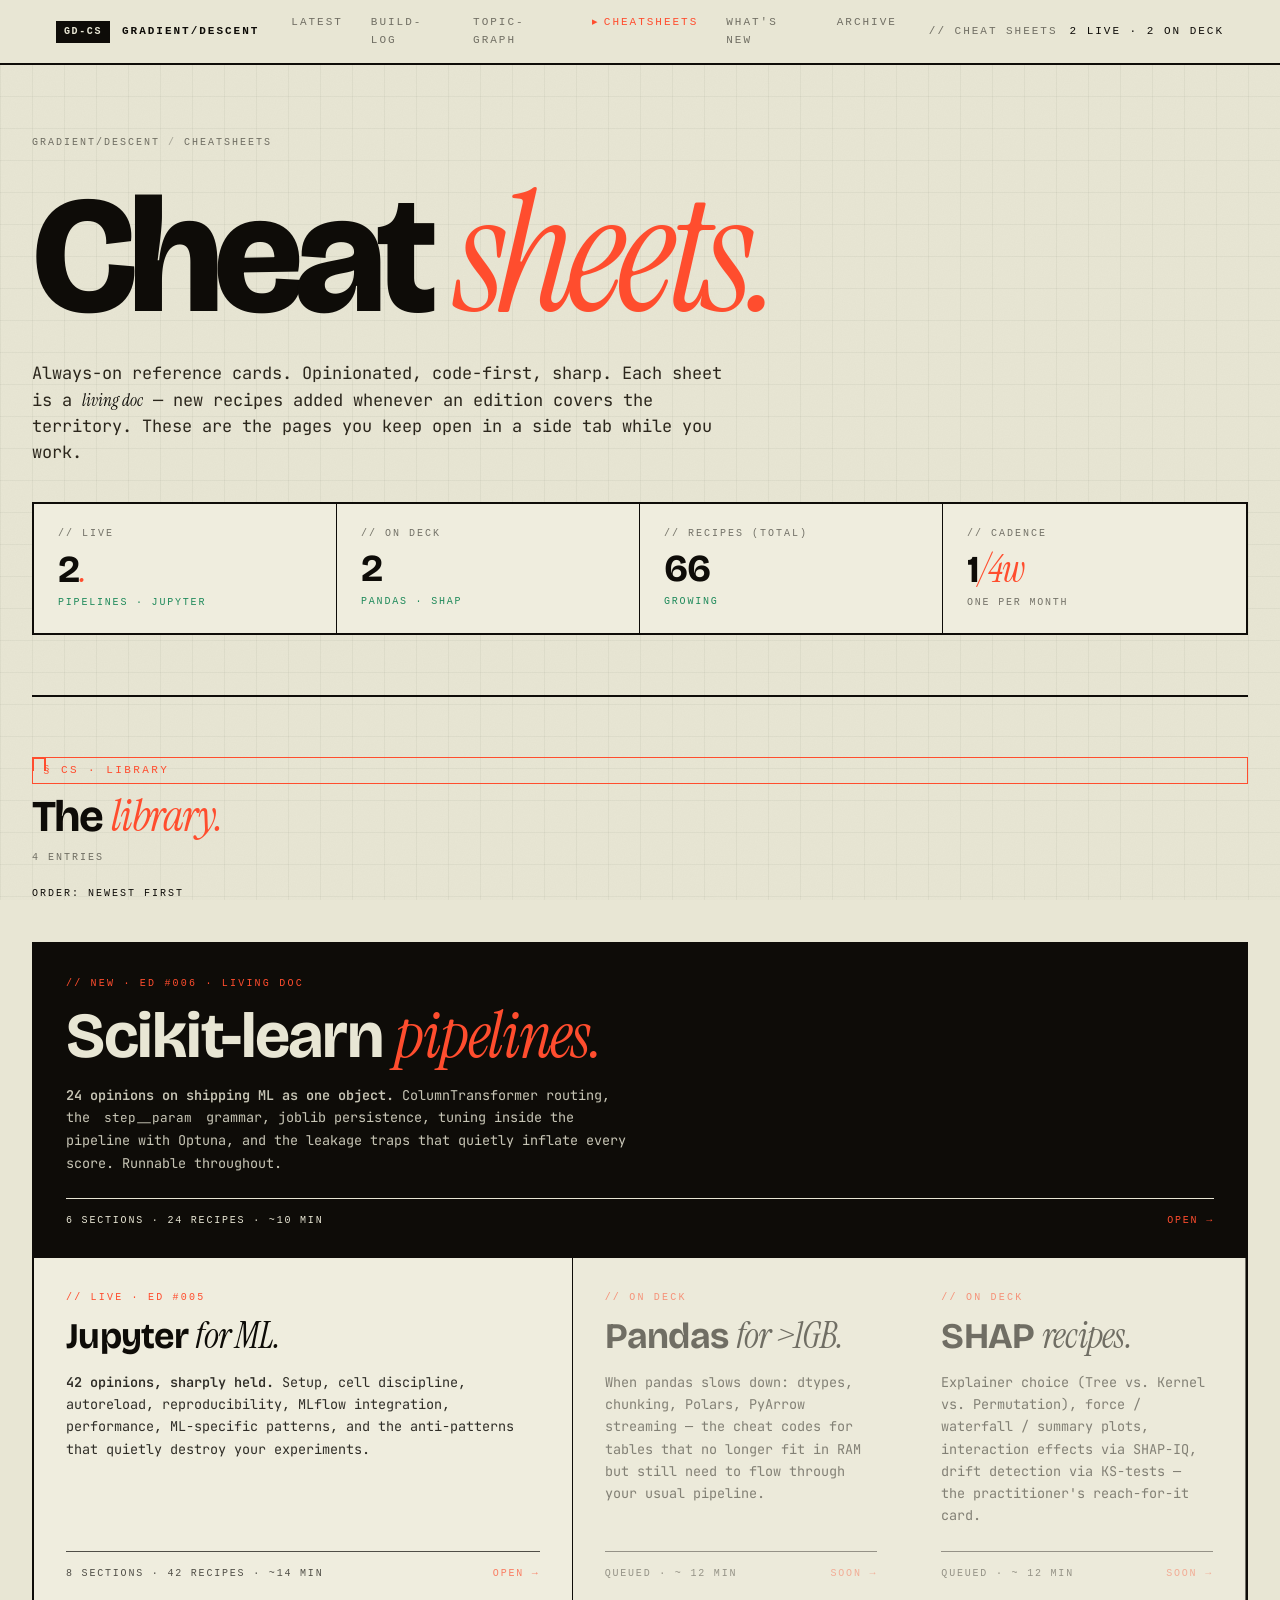
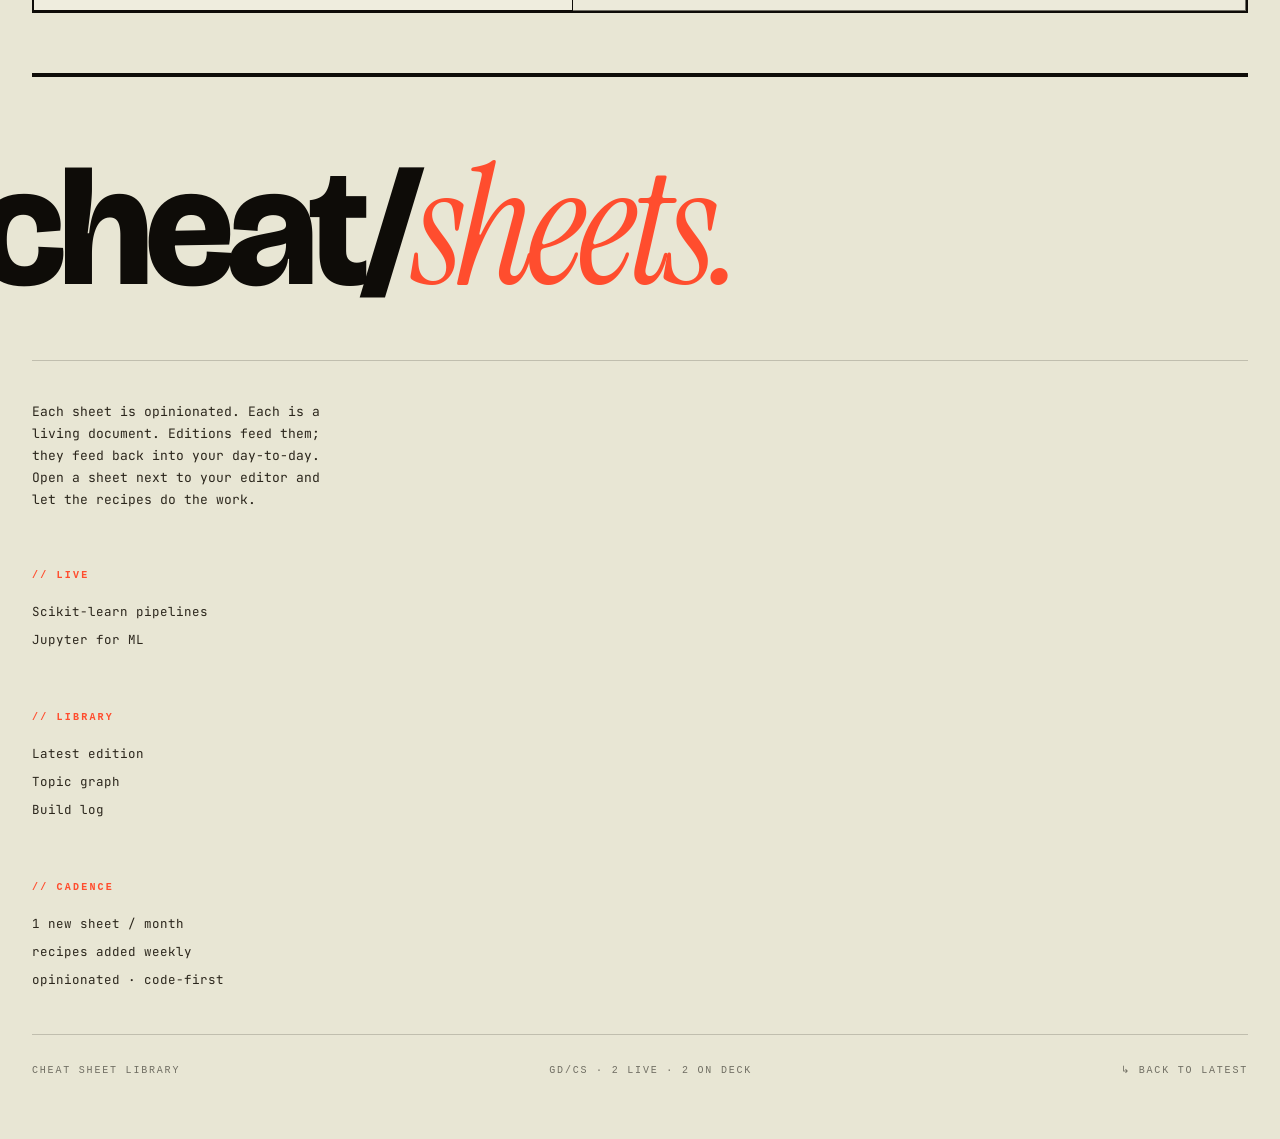
==== commit dfd7d596: "Add What's New changelog feed (whats-new.html) Data-driven, reverse-chron, grouped by edition. Sourc" ====
--- a/cheatsheets/index.html
+++ b/cheatsheets/index.html
@@ -120,6 +120,7 @@
         <a href="../projects/index.html">build-log</a>
         <a href="../topics/index.html">topic-graph</a>
         <a href="index.html" class="active">cheatsheets</a>
+        <a href="../whats-new.html">what's new</a>
         <a href="../index.html#archive">archive</a>
       </div>
       <div class="nav-meta">
